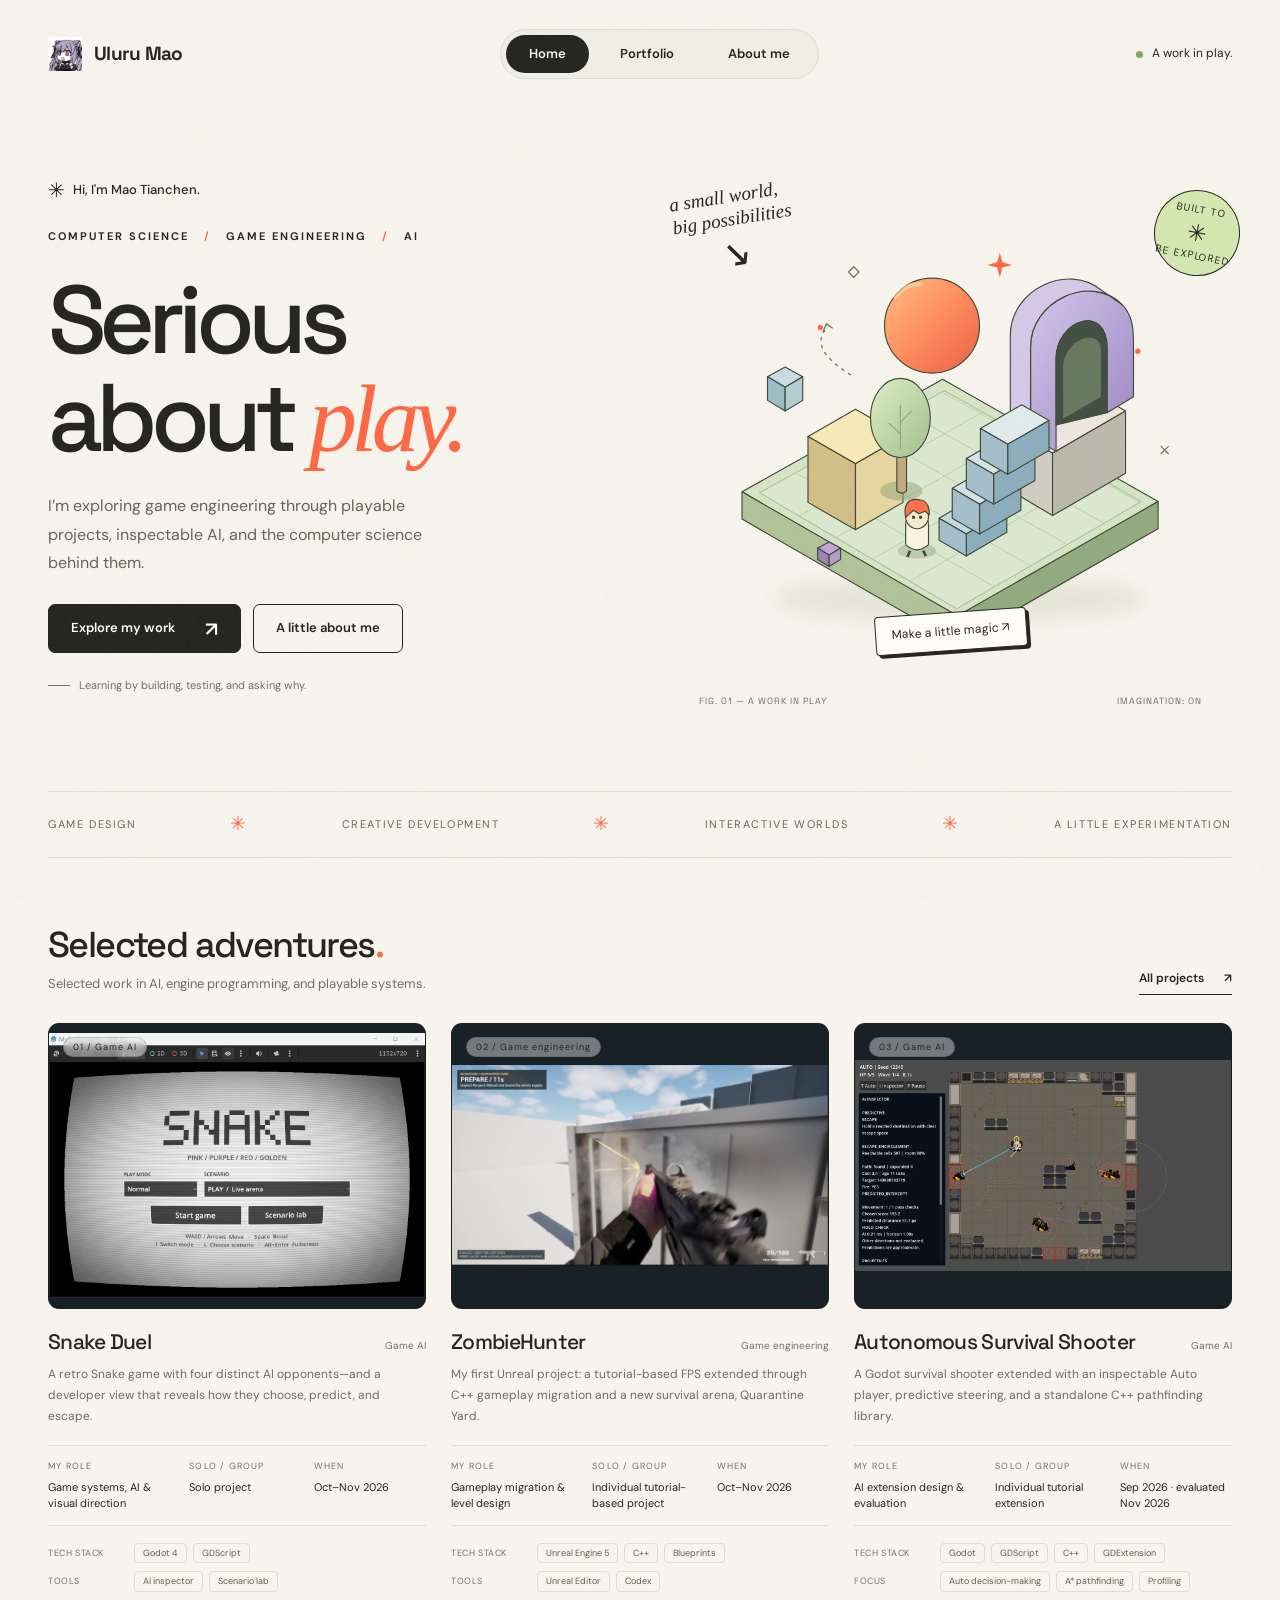
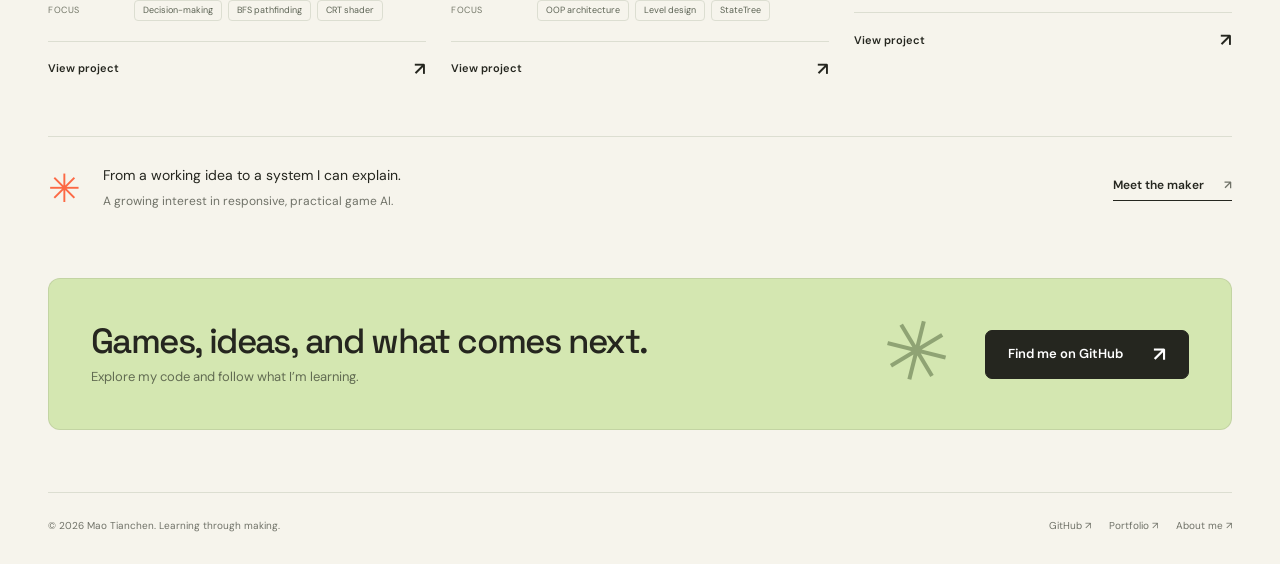
==== index.html @ 984412b6 "Publish portfolio website" ====
<!DOCTYPE html>
<html lang="en">
<head>
  <meta charset="UTF-8">
  <meta name="viewport" content="width=device-width, initial-scale=1">
  <meta name="theme-color" content="#f6f4ec">
  <meta name="description" content="Mao Tianchen’s game engineering portfolio: game AI, Unreal and Godot projects, C++ systems, and rule design.">
  <title>Home — Mao - Portfolio</title>
  <link rel="icon" href="assets/favicon.ico" type="image/x-icon" sizes="16x16 32x32 48x48">
  <link rel="stylesheet" href="assets/style.css">
  <link rel="stylesheet" href="assets/portfolio.css">
  <script src="assets/app.js" defer></script>
</head>
<body data-page="home">
<a class="skip" href="#main">Skip to content</a>
<div class="wrap">
  <header class="header">
    <a class="brand" href="index.html" aria-label="Uluru Mao, home"><img class="brand-mark" src="assets/favicon.ico" alt="" width="34" height="34"><span>Uluru Mao</span></a>
    <nav class="nav" aria-label="Main navigation"><a href="index.html" aria-current="page">Home</a><a href="portfolio.html">Portfolio</a><a href="about.html">About me</a></nav>
    <span class="header-note"><span class="status-dot"></span> A work in play.</span>
  </header>
  <main id="main">
<section class="hero" aria-labelledby="home-title">
  <div class="hero-copy">
    <div class="intro"><span class="wave" aria-hidden="true">✳</span> Hi, I'm Mao Tianchen.</div>
    <span class="eyebrow">Computer science <span class="dot">/</span> Game engineering <span class="dot">/</span> AI</span>
    <h1 id="home-title">Serious<br>about <em>play.</em></h1>
    <p class="hero-text">I’m exploring game engineering through playable projects, inspectable AI, and the computer science behind them.</p>
    <div class="hero-actions"><a class="button" href="portfolio.html">Explore my work <span class="arrow" aria-hidden="true">↗</span></a><a class="button secondary" href="about.html">A little about me</a></div>
    <p class="hero-footnote">Learning by building, testing, and asking why.</p>
  </div>
  <div class="hero-visual">
    <button class="world-button" data-play aria-label="Play with the illustrated world: send a burst of stars">
      <img src="assets/world.svg" width="640" height="580" alt="A miniature pastel game world with stairs, a portal, a tree, and a little explorer">
      <span class="world-caption" aria-hidden="true">a small world,<br>big possibilities</span>
      <span class="orbit-label" aria-hidden="true">BUILT TO<span>✳</span>BE EXPLORED</span>
      <span class="play-label" aria-hidden="true">Make a little magic ↗</span>
    </button>
    <div class="visual-caption"><span>FIG. 01 — A WORK IN PLAY</span><span>IMAGINATION: ON</span></div>
    <span class="visually-hidden" role="status" data-scene-status></span>
  </div>
</section>
<div class="ticker" aria-label="Creative interests"><span>Game design</span><b aria-hidden="true">✳</b><span>Creative development</span><b aria-hidden="true">✳</b><span>Interactive worlds</span><b aria-hidden="true">✳</b><span>A little experimentation</span></div>
<section class="section" aria-labelledby="selected-title">
  <div class="section-heading"><div><h2 id="selected-title">Selected adventures<span style="color:var(--orange)">.</span></h2><p>Selected work in AI, engine programming, and playable systems.</p></div><a class="text-link" href="portfolio.html">All projects <span aria-hidden="true">↗</span></a></div>
  <!-- projects:start --><div class="project-grid" data-project-grid><article class="project-card" data-category="Game AI">
      <div class="project-image"><img src="assets/projects/snake-cover.webp" alt="Snake Duel opening menu inside a curved CRT-style display" loading="lazy" width="720" height="540"><span class="project-index">01 / Game AI</span><span class="project-go" aria-hidden="true">↗</span></div>
      <div class="project-meta"><h3><a class="project-open" href="snake-duel.html" aria-label="View Snake Duel">Snake Duel</a></h3><span class="project-kind">Game AI</span></div>
      <p class="project-description">A retro Snake game with four distinct AI opponents—and a developer view that reveals how they choose, predict, and escape.</p>
      <dl class="card-facts"><div><dt>My role</dt><dd>Game systems, AI &amp; visual direction</dd></div><div><dt>Solo / group</dt><dd>Solo project</dd></div><div><dt>When</dt><dd>Oct–Nov 2026</dd></div></dl>
      <div class="card-tags"><div class="project-tag-group"><span class="tag-label">Tech stack</span><div class="tags"><span class="tag">Godot 4</span><span class="tag">GDScript</span></div></div><div class="project-tag-group"><span class="tag-label">Tools</span><div class="tags"><span class="tag">AI inspector</span><span class="tag">Scenario lab</span></div></div><div class="project-tag-group"><span class="tag-label">Focus</span><div class="tags"><span class="tag">Decision-making</span><span class="tag">BFS pathfinding</span><span class="tag">CRT shader</span></div></div></div>
      <span class="project-read" aria-hidden="true">View project <span>↗</span></span>
    </article><article class="project-card" data-category="Game engineering">
      <div class="project-image"><img src="assets/projects/zombiehunter-cover.webp" alt="Firing a weapon in the Quarantine Yard arena in Unreal Engine" loading="lazy" width="720" height="540"><span class="project-index">02 / Game engineering</span><span class="project-go" aria-hidden="true">↗</span></div>
      <div class="project-meta"><h3><a class="project-open" href="zombiehunter.html" aria-label="View ZombieHunter">ZombieHunter</a></h3><span class="project-kind">Game engineering</span></div>
      <p class="project-description">My first Unreal project: a tutorial-based FPS extended through C++ gameplay migration and a new survival arena, Quarantine Yard.</p>
      <dl class="card-facts"><div><dt>My role</dt><dd>Gameplay migration &amp; level design</dd></div><div><dt>Solo / group</dt><dd>Individual tutorial-based project</dd></div><div><dt>When</dt><dd>Oct–Nov 2026</dd></div></dl>
      <div class="card-tags"><div class="project-tag-group"><span class="tag-label">Tech stack</span><div class="tags"><span class="tag">Unreal Engine 5</span><span class="tag">C++</span><span class="tag">Blueprints</span></div></div><div class="project-tag-group"><span class="tag-label">Tools</span><div class="tags"><span class="tag">Unreal Editor</span><span class="tag">Codex</span></div></div><div class="project-tag-group"><span class="tag-label">Focus</span><div class="tags"><span class="tag">OOP architecture</span><span class="tag">Level design</span><span class="tag">StateTree</span></div></div></div>
      <span class="project-read" aria-hidden="true">View project <span>↗</span></span>
    </article><article class="project-card" data-category="Game AI">
      <div class="project-image"><img src="assets/projects/autonomous-shooter-cover.webp" alt="Godot survival arena with Auto-mode inspector, route overlays and spawn exclusion zones" loading="lazy" width="720" height="540"><span class="project-index">03 / Game AI</span><span class="project-go" aria-hidden="true">↗</span></div>
      <div class="project-meta"><h3><a class="project-open" href="autonomous-shooter.html" aria-label="View Autonomous Survival Shooter">Autonomous Survival Shooter</a></h3><span class="project-kind">Game AI</span></div>
      <p class="project-description">A Godot survival shooter extended with an inspectable Auto player, predictive steering, and a standalone C++ pathfinding library.</p>
      <dl class="card-facts"><div><dt>My role</dt><dd>AI extension design &amp; evaluation</dd></div><div><dt>Solo / group</dt><dd>Individual tutorial extension</dd></div><div><dt>When</dt><dd>Sep 2026 · evaluated Nov 2026</dd></div></dl>
      <div class="card-tags"><div class="project-tag-group"><span class="tag-label">Tech stack</span><div class="tags"><span class="tag">Godot</span><span class="tag">GDScript</span><span class="tag">C++</span><span class="tag">GDExtension</span></div></div><div class="project-tag-group"><span class="tag-label">Focus</span><div class="tags"><span class="tag">Auto decision-making</span><span class="tag">A* pathfinding</span><span class="tag">Profiling</span></div></div></div>
      <span class="project-read" aria-hidden="true">View project <span>↗</span></span>
    </article></div><!-- projects:end -->
  <div class="home-note"><span class="asterisk" aria-hidden="true">✳</span><div><p>From a working idea to a system I can explain.</p><span>A growing interest in responsive, practical game AI.</span></div><a class="text-link" href="about.html">Meet the maker <span aria-hidden="true">↗</span></a></div>
</section>
</main>
  <section class="contact" aria-labelledby="contact-heading">
    <div><h2 id="contact-heading">Games, ideas, and what comes next.</h2><p>Explore my code and follow what I’m learning.</p></div>
    <span class="contact-star" aria-hidden="true">✳</span>
    <a class="button" href="https://github.com/UluruMao" target="_blank" rel="noopener noreferrer">Find me on GitHub <span class="arrow" aria-hidden="true">↗</span></a>
  </section>
  <footer class="footer">
    <span>© <span data-current-year>2026</span> Mao Tianchen. Learning through making.</span>
    <span><a href="https://github.com/UluruMao" target="_blank" rel="noopener noreferrer">GitHub ↗</a><a href="portfolio.html">Portfolio ↗</a><a href="about.html">About me ↗</a></span>
  </footer>
</div>
<dialog id="media-dialog" class="media-dialog" aria-label="Enlarged project image"><button class="dialog-close" data-close aria-label="Close image">×</button><img src="assets/projects/snake-cover.webp" alt="" id="expanded-image"></dialog>
<div class="toast" id="toast" role="status"></div>
</body>
</html>
---- assets/style.css ----
@import url('https://fonts.googleapis.com/css2?family=DM+Sans:wght@400;450;500;550;600;650;700&family=Space+Grotesk:wght@400;500;600;700&display=swap');

:root{--paper:#f6f4ec;--ink:#25261f;--muted:#707268;--line:#dcded1;--orange:#fc6945;--green:#d4e7b1;--purple:#b6a5dd;--blue:#c0d8e2;--display:'Space Grotesk',sans-serif;--body:'DM Sans',sans-serif}
*{box-sizing:border-box}html{scroll-behavior:smooth;scroll-padding-top:90px}body{margin:0;background:var(--paper);color:var(--ink);font-family:var(--body);font-size:16px;line-height:1.6}body:before{content:"";position:fixed;inset:0;pointer-events:none;opacity:.13;z-index:20;background-image:url("data:image/svg+xml,%3Csvg viewBox='0 0 180 180' xmlns='http://www.w3.org/2000/svg'%3E%3Cfilter id='n'%3E%3CfeTurbulence type='fractalNoise' baseFrequency='.8' numOctaves='3' stitchTiles='stitch'/%3E%3C/filter%3E%3Cpath fill='%23000' opacity='.18' filter='url(%23n)' d='M0 0h180v180H0z'/%3E%3C/svg%3E")}button,a{-webkit-tap-highlight-color:transparent}a{color:inherit;text-decoration:none}button,input{font:inherit}button{color:inherit;cursor:pointer}button:disabled{cursor:default}img,svg{max-width:100%;display:block}button:focus-visible,a:focus-visible{outline:3px solid #9263cd;outline-offset:5px}::selection{background:#d4e7b1}.wrap{max-width:1280px;margin:auto;padding:0 48px}.skip{position:fixed;top:-80px;left:20px;background:var(--ink);color:#fff;padding:12px 20px;z-index:100}.skip:focus{top:12px}
.header{height:108px;display:flex;justify-content:space-between;align-items:center;gap:30px}.brand{display:flex;align-items:center;gap:12px;font-family:var(--display);font-size:19px;font-weight:700;letter-spacing:-.7px}.brand-mark{width:34px;height:34px;object-fit:contain;flex-shrink:0}.nav{display:flex;align-items:center;gap:8px;border:1px solid var(--line);border-radius:99px;padding:5px;background:#efeee5}.nav a{padding:9px 23px;font-size:13px;font-weight:600;border-radius:99px;transition:background .2s}.nav a:hover{background:#e3e4d9}.nav a[aria-current=page]{background:var(--ink);color:var(--paper)}.header-note{display:flex;align-items:center;gap:9px;font-size:12px}.status-dot{width:7px;height:7px;background:#89a464;border-radius:50%;display:inline-block}.eyebrow{font-size:11px;font-weight:650;text-transform:uppercase;letter-spacing:2px}.eyebrow .dot{margin:0 10px;color:var(--orange)}.hero{display:grid;grid-template-columns:1.05fr 1fr;align-items:center;gap:30px;padding-top:42px;padding-bottom:72px}.hero h1{font-family:var(--display);font-size:clamp(68px,7.5vw,108px);font-weight:500;line-height:1.02;letter-spacing:-7px;margin:24px 0}.hero h1 em{font-family:Georgia,serif;font-weight:400;color:var(--orange);letter-spacing:-6px}.hero-text{max-width:385px;color:#62675c;font-size:16px;line-height:1.8;margin:0 0 26px}.intro{font-size:13px;font-weight:500;display:flex;gap:8px;align-items:center;margin-bottom:16px}.wave{font-size:20px}.button{display:inline-flex;align-items:center;justify-content:center;gap:30px;background:var(--ink);color:#fff;border:1px solid var(--ink);border-radius:7px;padding:13px 22px;font-size:13px;font-weight:600;transition:transform .2s,background .2s}.button:hover{background:#414637;transform:translateY(-2px)}.button.secondary{background:transparent;color:var(--ink)}.button.secondary:hover{background:#eaece0}.hero-actions{display:flex;gap:12px;align-items:center}.arrow{font-size:20px;line-height:1}.hero-footnote{margin:24px 0 0;display:flex;align-items:center;gap:9px;font-size:11px;color:var(--muted)}.hero-footnote:before{content:"";width:22px;height:1px;background:var(--muted)}
.hero-visual{position:relative;padding:20px 0 5px}.world-button{position:relative;background:none;border:0;width:100%;padding:0;isolation:isolate}.world-button img{width:100%;transition:filter .5s,transform .5s}.world-button:hover img{transform:translateY(-6px) rotate(-1deg)}.world-button:active img{transform:scale(.98)}.world-caption{position:absolute;top:15px;left:5px;transform:rotate(-9deg);font-family:Georgia,serif;font-style:italic;font-size:19px;line-height:1.2;text-align:left}.world-caption:after{content:'↘';display:block;font-size:38px;margin-left:40px}.orbit-label{position:absolute;right:-8px;top:20px;transform:rotate(11deg);width:86px;height:86px;border:1px solid var(--ink);border-radius:50%;display:grid;place-content:center;text-align:center;font-size:10px;line-height:1.4;letter-spacing:1px;background:var(--green)}.orbit-label span{font-size:23px}.play-label{position:absolute;bottom:29px;left:50%;transform:translateX(-50%) rotate(-4deg);background:#fffdf7;padding:9px 16px;border:1px solid var(--ink);box-shadow:3px 3px 0 var(--ink);border-radius:4px;font-size:12px;white-space:nowrap}.visual-caption{display:flex;justify-content:space-between;padding:6px 30px;font-family:var(--display);font-size:9px;letter-spacing:1px;color:var(--muted)}.spark{position:absolute;z-index:6;font-size:32px;pointer-events:none;animation:spark-out 1.2s ease-out forwards;line-height:1}.world-button.is-playing img{filter:hue-rotate(24deg);animation:world-bounce .7s ease}.world-button.is-playing .play-label{background:var(--orange)}@keyframes spark-out{from{opacity:1;transform:translate(-50%,-50%) scale(.5)}to{opacity:0;transform:translate(var(--x),var(--y)) rotate(var(--r)) scale(1.3)}}@keyframes world-bounce{0%,100%{transform:translateY(0)}40%{transform:translateY(-17px) rotate(3deg)}}
.ticker{border-top:1px solid var(--line);border-bottom:1px solid var(--line);padding:17px 0;display:flex;align-items:center;justify-content:space-between;gap:20px;font-size:11px;letter-spacing:1.6px;text-transform:uppercase;color:#676b5d}.ticker b{color:var(--orange);font-size:19px;font-weight:400}.section{padding:66px 0}.section-heading{display:flex;justify-content:space-between;align-items:flex-end;gap:25px;margin-bottom:28px}.section-heading h2{font-family:var(--display);font-size:36px;line-height:1.2;font-weight:500;letter-spacing:-1.6px;margin:0 0 7px}.section-heading p{font-size:13px;color:var(--muted);margin:0}.text-link{display:inline-flex;gap:20px;align-items:center;font-size:12px;font-weight:600;padding-bottom:5px;border-bottom:1px solid var(--ink);white-space:nowrap}.text-link:hover{color:#bc4a2f}.project-grid{display:grid;grid-template-columns:repeat(3,minmax(0,1fr));gap:25px}.project-card{min-width:0}.project-open{background:none;border:0;padding:0;text-align:left;width:100%}.project-image{position:relative;overflow:hidden;border-radius:11px;aspect-ratio:1.32;background:#e6e8dd;border:1px solid #00000006}.project-image img{width:100%;height:100%;object-fit:cover;transition:transform .45s}.project-open:hover .project-image img{transform:scale(1.045)}.project-index{position:absolute;top:13px;left:14px;border:1px solid #25261f33;background:#ffffff66;backdrop-filter:blur(4px);border-radius:99px;padding:2px 9px;font-size:9px;letter-spacing:1px}.project-go{position:absolute;bottom:14px;right:14px;width:33px;height:33px;background:#fffdf2;border-radius:50%;display:grid;place-items:center;opacity:0;transform:translateY(7px);transition:.25s}.project-open:hover .project-go,.project-open:focus-visible .project-go{opacity:1;transform:none}.project-meta{display:flex;gap:10px;justify-content:space-between;align-items:center;margin:16px 0 6px}.project-meta h3{font-family:var(--display);font-size:21px;letter-spacing:-.7px;font-weight:500;margin:0}.project-year{font-size:10px;color:var(--muted)}.project-description{font-size:12px;color:#6a6e62;margin:0 0 12px}.tags{display:flex;flex-wrap:wrap;gap:6px}.tag{border:1px solid var(--line);border-radius:4px;padding:3px 8px;font-size:9px;line-height:1.4;color:#5c6354}.home-note{margin:53px 0 0;padding:27px 0 0;border-top:1px solid var(--line);display:grid;grid-template-columns:40px 1fr auto;align-items:center;gap:15px}.home-note .asterisk{font-size:39px;color:var(--orange);line-height:1}.home-note p{font-size:14px;margin:0}.home-note span{font-size:12px;color:var(--muted)}.contact{background:var(--green);border:1px solid #25261f18;border-radius:12px;padding:41px 42px;display:flex;justify-content:space-between;align-items:center;gap:24px;position:relative;overflow:hidden}.contact h2{font-family:var(--display);font-size:35px;font-weight:500;letter-spacing:-1.6px;margin:0 0 5px;line-height:1.2}.contact p{font-size:13px;margin:0;color:#626c52}.contact .contact-star{font-size:82px;line-height:1;transform:rotate(14deg);position:absolute;right:280px;top:32px;color:#8fa374;pointer-events:none}.footer{margin-top:62px;padding:25px 0 30px;border-top:1px solid var(--line);display:flex;justify-content:space-between;align-items:center;gap:16px;font-size:10px;color:var(--muted)}.footer span:last-child{display:flex;gap:18px}.footer a:hover{color:var(--ink)}.prototype-label{border:1px solid var(--line);padding:3px 7px;border-radius:3px;font-size:9px;letter-spacing:.3px}
.page-intro{padding:65px 0 39px;position:relative}.page-intro h1{font-family:var(--display);font-size:clamp(55px,6vw,80px);line-height:1.08;font-weight:500;letter-spacing:-5px;margin:18px 0}.page-intro h1 em{font-family:Georgia,serif;font-weight:400;color:var(--orange)}.page-intro p{max-width:520px;font-size:15px;color:var(--muted);margin:0;line-height:1.8}.page-doodle{position:absolute;right:37px;top:68px;width:102px;transform:rotate(12deg)}.filter-row{display:flex;justify-content:space-between;align-items:center;gap:20px;border-top:1px solid var(--line);padding:25px 0 31px}.filters{display:flex;gap:9px;flex-wrap:wrap}.filter{border:1px solid var(--line);background:transparent;border-radius:99px;padding:8px 16px;font-size:12px;transition:.2s}.filter:hover{background:#e8eadd}.filter[aria-pressed=true]{background:var(--ink);color:white;border-color:var(--ink)}.filter-count{font-size:11px;color:var(--muted);white-space:nowrap}.portfolio-grid{grid-template-columns:repeat(2,minmax(0,1fr));gap:40px 30px}.portfolio-grid .project-image{aspect-ratio:1.55}.portfolio-grid .project-meta h3{font-size:25px}.portfolio-grid .project-description{font-size:13px}.portfolio-grid .tag{font-size:10px}.portfolio-bottom{padding-bottom:65px}.empty{padding:45px 0;color:var(--muted)}
.about-top{display:grid;grid-template-columns:.92fr 1.2fr;gap:90px;align-items:center;padding:35px 0 70px}.profile-art{position:relative;max-width:410px;padding:15px 14px 0}.profile-art:before{content:"";position:absolute;inset:3px 5px 42px;background:var(--purple);border:1px solid var(--ink);border-radius:7px;transform:rotate(-5deg)}.profile-sheet{position:relative;background:#e7e9df;border:1px solid var(--ink);border-radius:7px;padding:15px;transform:rotate(3deg)}.profile-sheet img{display:block;width:100%;height:auto;background:#d9e2ce;border:1px solid #25261f22;aspect-ratio:1.05;object-fit:cover;object-position:47% 50%}.profile-caption{display:flex;justify-content:space-between;align-items:center;padding:18px 3px 6px;font-size:12px;font-family:var(--display)}.profile-caption span:last-child{font-size:20px}.profile-sticker{position:absolute;right:-15px;top:30px;border:1px solid var(--ink);background:var(--orange);padding:10px 13px;border-radius:4px;transform:rotate(12deg);font-size:10px;line-height:1.4;text-align:center;font-weight:600}.tape{position:absolute;left:36%;top:2px;background:#eadfb7aa;width:100px;height:31px;transform:rotate(-6deg);z-index:3;border-left:1px dashed #aab09966;border-right:1px dashed #aab09966}.about-copy h2{font-family:var(--display);font-size:39px;line-height:1.2;font-weight:500;letter-spacing:-1.8px;margin:15px 0 20px}.about-copy p{font-size:14px;line-height:1.9;color:#686c61;margin:0 0 17px}.about-copy .about-name{color:var(--ink);font-weight:600}.personal-facts{display:grid;grid-template-columns:1fr 1fr;gap:15px;margin-top:24px;padding-top:20px;border-top:1px solid var(--line)}.personal-facts small{display:block;text-transform:uppercase;letter-spacing:1px;font-size:9px;color:var(--muted);margin-bottom:4px}.personal-facts span{font-size:12px}.about-columns{display:grid;grid-template-columns:1.2fr 1fr;gap:90px;border-top:1px solid var(--line);padding:55px 0 70px}.about-columns h2{font-family:var(--display);font-size:28px;letter-spacing:-1px;font-weight:500;margin:0 0 25px}.process-item{display:grid;grid-template-columns:30px 1fr;gap:14px;border-top:1px solid var(--line);padding:19px 0}.process-item:first-of-type{border:0;padding-top:0}.process-number{font-family:var(--display);font-size:12px;color:var(--orange);padding-top:4px}.process-item h3{font-weight:500;font-size:15px;margin:0 0 5px}.process-item p{font-size:12px;color:var(--muted);margin:0;max-width:330px}.tool-group{margin:0 0 22px}.tool-group h3{font-size:10px;letter-spacing:1px;text-transform:uppercase;font-weight:500;color:var(--muted);margin:0 0 10px}.tool-group .tag{font-size:11px;padding:7px 11px}.margin-note{font-family:Georgia,serif;font-style:italic;font-size:17px;transform:rotate(-3deg);margin:30px 0 0;color:#7b8869}
dialog{border:1px solid var(--ink);border-radius:14px;padding:0;max-width:820px;width:calc(100% - 40px);max-height:90vh;background:var(--paper);color:var(--ink);box-shadow:0 25px 100px #1113}dialog::backdrop{background:#20251c88;backdrop-filter:blur(5px)}.dialog-top{position:relative;background:#e6e8dd}.dialog-top img{width:100%;max-height:290px;object-fit:cover}.dialog-close{position:absolute;right:15px;top:15px;border:1px solid var(--ink);border-radius:50%;width:36px;height:36px;background:var(--paper);font-size:25px;line-height:1}.dialog-body{padding:31px 36px}.dialog-body h2{font-family:var(--display);font-size:38px;line-height:1.2;letter-spacing:-1.5px;font-weight:500;margin:12px 0}.dialog-body>p{font-size:14px;color:var(--muted)}.dialog-facts{display:flex;flex-wrap:wrap;gap:25px;border-top:1px solid var(--line);border-bottom:1px solid var(--line);padding:16px 0;margin:22px 0}.dialog-facts span{font-size:12px}.dialog-facts small{display:block;letter-spacing:1px;font-size:9px;color:var(--muted);text-transform:uppercase}.case-grid{display:grid;grid-template-columns:1fr 1fr;gap:24px}.case-grid h3{font-size:14px;font-weight:600;margin:0 0 7px}.case-grid p{font-size:12px;line-height:1.8;color:var(--muted);margin:0}.sample-note{font-size:10px!important;border-top:1px solid var(--line);padding-top:16px;margin-top:22px}.contact-dialog{max-width:500px}.contact-dialog .dialog-body{padding:45px 36px}.contact-dialog .dialog-close{top:13px;right:13px}.contact-email{font-family:var(--display);font-size:clamp(17px,4vw,25px);display:block;margin:24px 0}.toast{position:fixed;bottom:24px;left:50%;transform:translate(-50%,20px);background:var(--ink);color:#fff;padding:12px 22px;border-radius:6px;font-size:12px;z-index:80;opacity:0;pointer-events:none;transition:.2s;max-width:90vw;text-align:center}.toast.visible{opacity:1;transform:translate(-50%,0)}.visually-hidden{position:absolute;width:1px;height:1px;margin:-1px;padding:0;overflow:hidden;clip:rect(0,0,0,0);white-space:nowrap;border:0}[hidden]{display:none!important}
@media(min-width:1500px){.hero h1{font-size:116px}.hero{padding-top:55px;padding-bottom:85px}.wrap{max-width:1360px}}
@media(max-width:1050px){.wrap{padding:0 30px}.header-note{display:none}.hero h1{font-size:84px;letter-spacing:-5px}.hero{gap:15px}.world-caption{font-size:16px}.orbit-label{width:66px;height:66px;font-size:8px;right:-5px}.project-grid{gap:18px}.project-meta h3{font-size:18px}.about-top,.about-columns{gap:45px}.contact .contact-star{display:none}}
@media(max-width:760px){.wrap{padding:0 23px}.header{height:92px;gap:14px;flex-wrap:wrap;align-content:center}.brand{font-size:16px;gap:8px}.brand-mark{width:28px;height:28px}.nav{gap:0;padding:4px}.nav a{padding:8px 12px;font-size:11px}.hero{grid-template-columns:1fr;padding-top:31px;padding-bottom:38px;gap:16px}.hero h1{font-size:clamp(72px,13vw,100px);letter-spacing:-5.5px;margin:20px 0}.hero-text{font-size:15px;max-width:430px}.hero-visual{max-width:470px;width:100%;margin:0 auto;padding-top:7px}.world-button img{max-height:410px}.world-caption{left:8px;top:10px}.orbit-label{right:10px;top:15px}.hero-footnote{margin-top:20px}.visual-caption{padding:0 20px}.ticker{justify-content:center;gap:18px;font-size:9px;letter-spacing:1px}.ticker span:last-child,.ticker b:last-of-type{display:none}.section{padding:43px 0}.section-heading h2{font-size:30px}.section-heading p{font-size:12px;max-width:220px}.section-heading .text-link{font-size:11px;gap:9px}.project-grid{grid-template-columns:1fr;gap:30px}.project-image{aspect-ratio:1.45}.project-meta h3{font-size:23px}.project-description{font-size:13px}.project-go{opacity:1;transform:none}.tag{font-size:10px}.home-note{grid-template-columns:30px 1fr;gap:10px;margin-top:35px}.home-note>a{grid-column:2;width:fit-content;margin-top:10px}.home-note p{font-size:13px}.contact{padding:29px 26px;align-items:flex-start;flex-direction:column;gap:20px}.contact h2{font-size:30px}.contact p{font-size:12px;max-width:270px}.contact .button{padding:11px 17px}.footer{margin-top:43px;align-items:flex-start;flex-direction:column;gap:11px;padding-bottom:24px}.footer span:last-child{flex-wrap:wrap;gap:14px}.page-intro{padding:39px 0 30px}.page-intro h1{font-size:62px;letter-spacing:-4px}.page-intro p{font-size:14px;max-width:350px}.page-doodle{width:60px;top:40px;right:0}.filter-row{align-items:flex-start;flex-direction:column;gap:12px;padding:20px 0 27px}.filters{gap:7px}.filter{font-size:11px;padding:7px 12px}.portfolio-grid{grid-template-columns:1fr;gap:35px}.portfolio-grid .project-image{aspect-ratio:1.4}.portfolio-bottom{padding-bottom:45px}.about-top{grid-template-columns:1fr;gap:39px;padding:10px 0 42px}.profile-art{max-width:350px;width:90%;margin:auto}.about-copy h2{font-size:34px}.about-columns{grid-template-columns:1fr;gap:34px;padding:35px 0 45px}.about-columns h2{font-size:26px}.dialog-body{padding:25px}.dialog-body h2{font-size:31px}.case-grid{grid-template-columns:1fr;gap:20px}.dialog-top img{max-height:220px}.dialog-facts{gap:20px}.button{gap:19px}.header{justify-content:space-between}}
@media(max-width:390px){.wrap{padding:0 18px}.brand{font-size:14px}.brand-mark{width:24px;height:24px}.nav a{padding:7px 9px}.hero h1{font-size:70px}.hero-actions{gap:8px}.button{font-size:12px;padding:12px 15px;gap:13px}.ticker{gap:12px;font-size:8px}.page-intro h1{font-size:55px}}
img{height:auto}.footer>span:last-child{display:flex;gap:18px}.footer span[data-current-year]{display:inline}.project-card{position:relative}.project-open{font:inherit;letter-spacing:inherit;line-height:inherit}.project-open:after{content:"";position:absolute;inset:0;z-index:1;border-radius:11px}.project-card:hover .project-image img{transform:scale(1.045)}.project-card:hover .project-go,.project-card:focus-within .project-go{opacity:1;transform:none}
@media(min-width:761px) and (max-width:1000px){.hero{grid-template-columns:1fr;padding-top:35px;padding-bottom:40px;gap:5px}.hero h1{font-size:96px;letter-spacing:-6px}.hero-copy{max-width:620px}.hero-text{max-width:430px}.hero-visual{max-width:510px;width:100%;margin:0 auto}.world-button img{height:auto}.hero-footnote{margin-top:20px}.ticker{font-size:9px;letter-spacing:1px;gap:14px}}
@media(max-width:760px){.footer>span:last-child{flex-wrap:wrap;gap:14px}.page-doodle{display:none}}
@media(max-width:350px){.hero h1{font-size:62px;letter-spacing:-4.5px}.hero h1 em{letter-spacing:-4px}.eyebrow{letter-spacing:1.5px}.hero-actions{flex-wrap:wrap}}
@media(prefers-reduced-motion:reduce){html{scroll-behavior:auto}*,*:before,*:after{animation:none!important;transition:none!important}.spark{display:none}}

/* Keep the supplied brand name on one line as the header wraps on mobile. */
.brand{white-space:nowrap;flex-shrink:0}
---- assets/portfolio.css ----
/* Project collection and concise case studies. */
.authorship-note{font-size:11px;color:var(--muted);line-height:1.8;max-width:760px;margin:20px 0 0;padding-left:13px;border-left:2px solid #b6c6a2}
.measured-result{background:#e4ead7;border:1px solid #d0dac0;border-radius:9px;padding:23px 27px;margin-top:28px}
.measured-result strong{font-family:var(--display);font-size:43px;font-weight:500;letter-spacing:-2px;line-height:1.2;display:block}
.measured-result>span{display:block;font-size:12px;margin:8px 0 10px;font-weight:500}
.measured-result p{font-size:11px!important;line-height:1.75!important;max-width:570px;margin:0!important}
.credit-disclosure{border-top:1px solid var(--line);border-bottom:1px solid var(--line);padding:17px 0;margin-top:36px;scroll-margin-top:30px}
.credit-disclosure summary{font-size:12px;cursor:pointer;font-weight:500}
.credit-disclosure .case-list{font-size:11px;line-height:1.8;margin-top:18px}
.credit-disclosure p{font-size:11px;line-height:1.8;color:var(--muted)}
.about-github{margin:5px 0 0}
.about-attribution{font-size:12px;line-height:1.85;color:var(--muted);border-top:1px solid var(--line);padding-top:22px;margin-top:25px}
.case-intro h1{overflow-wrap:anywhere}
.project-image{background:#182126}
.project-image img{object-fit:contain}
.case-cover .media-open{aspect-ratio:auto;background:#182126}
.case-cover .media-open img{height:auto;object-fit:contain}
@media(max-width:760px){.measured-result{padding:20px}.measured-result strong{font-size:35px}.authorship-note{font-size:10px}.case-cover .media-open{aspect-ratio:auto}}
.project-kind{font-size:10px;color:var(--muted);white-space:nowrap}
.project-meta{align-items:baseline;gap:12px}
.project-description{line-height:1.75;max-width:95%;margin:0 0 18px}
.portfolio-grid .project-description{min-height:46px}
.card-facts{display:grid;grid-template-columns:1.15fr 1fr 1fr;gap:12px;margin:0 0 17px;padding:13px 0;border-top:1px solid var(--line);border-bottom:1px solid var(--line)}
.card-facts dt,.case-facts dt{font-size:9px;text-transform:uppercase;letter-spacing:1.2px;color:var(--muted);margin:0 0 5px}
.card-facts dd{font-size:11px;line-height:1.5;margin:0}
.unfilled{color:#828479;font-weight:400}
.card-tags{display:grid;gap:8px}
.project-tag-group{display:flex;gap:12px;align-items:flex-start}
.tag-label{font-size:9px;text-transform:uppercase;letter-spacing:.6px;color:#727667;flex:0 0 74px;padding-top:3px}
.tag-empty{border-style:dashed;color:#828479;background:transparent}
.project-read{display:flex;justify-content:space-between;align-items:center;font-size:11px;font-weight:600;margin-top:20px;padding-top:13px;border-top:1px solid var(--line)}
.project-read>span{font-size:18px}
.project-card:hover .project-read{color:#b8492d}
.collection-note{display:flex;gap:15px;align-items:center;border:1px solid var(--line);border-radius:7px;padding:17px 21px;margin:0 0 32px;background:#eceee2}
.collection-note>span:first-child{font-size:29px;line-height:1;color:var(--orange)}
.collection-note p{margin:0;font-size:12px;line-height:1.7;color:#74796b;flex:1}
.collection-note strong{font-weight:500;color:var(--ink);display:block}
.collection-note .prototype-label{font-size:8px;border-color:#c9cfba;white-space:nowrap}
.portfolio-grid{row-gap:53px}
.page-intro h1{max-width:1000px}
.page-intro .page-doodle{right:0;top:100px;width:80px}
.nav a[aria-current=location]{background:var(--ink);color:var(--paper)}
.case-breadcrumb{display:flex;justify-content:space-between;gap:25px;border-top:1px solid var(--line);padding:24px 0 0;font-size:11px;color:var(--muted)}
.case-breadcrumb a{color:var(--ink);font-weight:500}
.case-breadcrumb a:hover{color:#b8492d}
.case-intro{padding:48px 0 30px}
.case-title-row{display:flex;justify-content:space-between;align-items:center;gap:20px}
.case-placeholder{font-size:10px;background:#e6ebdb;padding:5px 11px;border-radius:99px;white-space:nowrap}
.case-intro h1{font-family:var(--display);font-size:clamp(54px,6.3vw,88px);font-weight:500;line-height:1.1;letter-spacing:-4px;margin:19px 0 21px}
.case-intro h1>span{color:var(--orange)}
.case-summary{max-width:730px;font-size:17px;line-height:1.8;color:#666e5d;margin:0}
.case-links{display:flex;flex-wrap:wrap;gap:10px;margin-top:25px}
.case-facts{display:grid;grid-template-columns:repeat(3,minmax(0,1fr));gap:24px;margin:0;padding:23px 0;border-top:1px solid var(--line);border-bottom:1px solid var(--line)}
.case-facts:empty{display:none}
.case-facts dt{font-size:10px;margin-bottom:7px}
.case-facts dd{font-size:15px;line-height:1.6;margin:0}
.case-tags{display:grid;grid-template-columns:repeat(3,minmax(0,1fr));gap:24px;padding:23px 0 28px}
.case-tags:empty{display:none}
.case-tags .project-tag-group{display:block}
.case-tags .tag-label{display:block;font-size:9px;letter-spacing:1.1px;padding:0;margin-bottom:10px}
.case-tags .tag{font-size:10px;padding:5px 9px}
.case-cover{margin:14px 0 0}
.media-open{position:relative;display:block;width:100%;padding:0;border:0;border-radius:10px;background:#e3e8db;overflow:hidden}
.case-cover .media-open{aspect-ratio:1.98}
.media-open img{width:100%;height:100%;object-fit:cover;transition:transform .4s}
.media-open:hover img{transform:scale(1.02)}
.case-cover .media-open img{object-position:center 48%}
.media-expand{position:absolute;right:18px;bottom:17px;background:var(--paper);border:1px solid #25261f44;padding:7px 13px;border-radius:99px;font-size:10px;box-shadow:0 2px 7px #0001}
figcaption{margin-top:11px;color:var(--muted);font-size:11px;line-height:1.7}
.case-layout{display:grid;grid-template-columns:215px minmax(0,1fr);gap:70px;margin:55px 0 62px;align-items:start}
.case-sidebar{position:sticky;top:30px;padding-top:7px}
.case-sidebar>.eyebrow{font-size:9px;color:var(--muted);display:block;margin-bottom:16px}
.case-sidebar>a{display:flex;align-items:baseline;gap:10px;font-size:10px;color:var(--muted);padding:11px 0;border-top:1px solid var(--line)}
.case-sidebar>a>span:first-child{flex:1;font-size:11px;color:var(--ink)}
.case-sidebar>a:hover>span{color:#b8492d}
.case-sidebar p{font-size:11px;color:var(--muted)}
.case-sidebar .case-back{margin-top:20px;font-size:11px;color:var(--ink)}
.case-section{margin:0 0 47px;scroll-margin-top:30px}
.case-section:last-child{margin-bottom:0}
.case-section h2,.case-unwritten h2{font-family:var(--display);font-size:32px;letter-spacing:-1.2px;line-height:1.3;font-weight:500;margin:0 0 21px}
.case-section p{font-size:14px;color:#626a5b;line-height:1.95;margin:0 0 16px;overflow-wrap:anywhere}
.case-section h3{font-size:14px;font-weight:600;margin:0 0 10px}
.case-section-kicker{display:block;color:var(--orange);font-size:9px;letter-spacing:1.5px;text-transform:uppercase;margin-bottom:12px}
.case-list{padding-left:20px;font-size:14px;line-height:1.95;color:#626a5b}
.case-list li{padding-left:5px;margin-bottom:10px}
.challenge-story{border-left:2px solid #c3d4ae;padding-left:26px}
.challenge-step{margin:0 0 25px}
.challenge-step:last-child{margin-bottom:0}
.case-media{display:grid;gap:25px}
.case-media figure{margin:0}
.design-media{margin-top:24px}
.case-media video{width:100%;border-radius:10px;display:block;background:var(--ink)}
.case-media .media-expand{font-size:18px;line-height:1;width:34px;height:34px;display:grid;place-items:center;padding:0}
.case-unwritten{border:1px dashed #cad0bc;border-radius:10px;padding:38px;background:#edeFE5}
.case-unwritten>span{display:block;font-size:38px;color:#93a57f;line-height:1;margin-bottom:20px}
.case-unwritten h2{font-size:27px;margin-bottom:13px}
.case-unwritten p{max-width:560px;font-size:13px;color:var(--muted);line-height:1.9;margin:0}
.next-project{display:flex;align-items:center;gap:30px;padding:25px 0;margin:0 0 60px;border-top:1px solid var(--line);border-bottom:1px solid var(--line)}
.next-project>span:first-child{flex:1}
.next-project small{display:block;text-transform:uppercase;font-size:9px;letter-spacing:1.3px;color:var(--muted);margin-bottom:8px}
.next-project strong{display:block;font-family:var(--display);font-size:27px;letter-spacing:-1px;font-weight:500;line-height:1.4}
.next-project>span>span{font-size:11px;color:var(--muted)}
.next-project img{width:104px;height:78px;border-radius:5px;object-fit:cover}
.next-arrow{font-size:32px;transition:transform .2s}
.next-project:hover .next-arrow{transform:translate(3px,-3px)}
.media-dialog{max-width:1100px;background:#e6eadd;padding:45px 20px 20px;overflow:auto}
.media-dialog>img{display:block;width:auto;height:auto;max-height:75vh;max-width:100%;margin:auto;border-radius:5px;object-fit:contain}
.media-dialog .dialog-close{right:12px;top:9px;width:29px;height:29px;font-size:21px}
@media(max-width:1050px){.page-intro .page-doodle{display:none}.project-kind{font-size:9px}.case-layout{grid-template-columns:170px minmax(0,1fr);gap:35px}.case-intro{padding-top:37px}.card-facts{gap:7px}}
@media(min-width:761px) and (max-width:1000px){[data-page=home] .project-grid{grid-template-columns:1fr 1fr}[data-page=home] .project-card:last-child{display:none}}
@media(max-width:760px){.project-description{font-size:13px;margin-bottom:16px}.portfolio-grid .project-description{min-height:0}.project-kind{font-size:10px}.card-facts dd{font-size:12px}.card-facts{gap:13px;padding:16px 0}.card-tags{gap:10px}.tag-label{font-size:9px;flex-basis:80px}.project-read{font-size:12px;margin-top:19px;padding-top:12px}.project-meta{margin-top:18px}.collection-note{padding:16px;gap:12px;margin-bottom:25px;align-items:flex-start}.collection-note .prototype-label{display:none}.collection-note p{font-size:11px}.collection-note>span:first-child{font-size:24px}.portfolio-grid{row-gap:42px}.case-breadcrumb{font-size:10px;padding-top:18px;gap:15px}.case-breadcrumb>span{max-width:48%;text-align:right}.case-title-row{align-items:flex-start}.case-title-row .eyebrow{font-size:9px;letter-spacing:1.5px;line-height:1.8}.case-placeholder{font-size:9px;padding:4px 9px}.case-intro{padding:33px 0 25px}.case-intro h1{font-size:61px;letter-spacing:-3.5px;margin-top:20px}.case-summary{font-size:14px;line-height:1.85}.case-facts{grid-template-columns:repeat(2,minmax(0,1fr));gap:23px 15px;padding:21px 0}.case-facts dt{font-size:9px}.case-facts dd{font-size:13px}.case-tags{grid-template-columns:1fr;gap:13px;padding:20px 0}.case-tags .project-tag-group{display:flex;gap:15px}.case-tags .tag-label{flex-basis:99px;font-size:8px;margin:0;padding-top:5px}.case-tags .tag{font-size:9px;padding:4px 8px}.case-cover{margin-top:8px}.case-cover .media-open{aspect-ratio:1.4}.media-expand{right:12px;bottom:12px;font-size:9px;padding:6px 10px}.case-cover figcaption{font-size:10px}.case-layout{grid-template-columns:1fr;gap:25px;margin:30px 0 35px}.case-sidebar{position:static;padding:0;display:flex;flex-wrap:wrap;gap:0 14px}.case-sidebar>.eyebrow{width:100%;margin:0 0 9px}.case-sidebar>a{gap:6px;font-size:9px;border-top:0;padding:5px 0}.case-sidebar>a>span:first-child{font-size:10px}.case-sidebar>a>span:last-child{display:none}.case-sidebar .case-back{margin:0}.case-sidebar p{display:none}.case-section{margin-bottom:35px}.case-section h2{font-size:27px;letter-spacing:-1px}.case-section p,.case-list{font-size:13px}.case-unwritten{padding:26px}.case-unwritten h2{font-size:25px}.case-unwritten p{font-size:12px}.next-project{gap:20px;padding:20px 0;margin-bottom:38px}.next-project img{width:73px;height:60px}.next-project strong{font-size:24px}.next-arrow{font-size:27px}.media-dialog{width:calc(100% - 24px);padding:42px 10px 10px}}
@media(max-width:350px){.case-intro h1{font-size:52px}.project-kind{font-size:9px}.case-placeholder{font-size:8px}.case-title-row{gap:10px}.case-title-row .eyebrow{letter-spacing:1px}}

/* Preserve the full project captures, including their HUD and inspector. */
[data-page="project"] .case-cover .media-open{aspect-ratio:auto}
[data-page="project"] .case-cover .media-open img{height:auto;object-fit:contain}

@media(min-width:761px){[data-page="project"] .case-cover .media-open{height:520px}[data-page="project"] .case-cover .media-open img{height:100%;max-height:520px;object-fit:contain}}

/* Programming notes: a quick system map, then evidence at the reader's pace. */
.case-content{min-width:0}
.programming-section{min-width:0}
.programming-flow{display:grid;grid-template-columns:repeat(auto-fit,minmax(115px,1fr));gap:9px;list-style:none;counter-reset:program-step;padding:0;margin:26px 0 33px}
.programming-flow li{counter-increment:program-step;padding:16px 13px;background:#e8ecdf;border:1px solid #d6ddca;border-radius:8px;min-width:0}
.programming-flow li::before{content:counter(program-step,decimal-leading-zero);display:block;color:#a4442b;font-size:10px;letter-spacing:1px;margin-bottom:14px}
.programming-flow strong{display:block;font-size:12px;line-height:1.45;margin-bottom:7px}
.programming-flow span{display:block;font-size:11px;line-height:1.7;color:#626a5b}
.programming-topic{padding-top:25px;border-top:1px solid var(--line);margin-top:28px}
.programming-topic h3{font-size:17px;line-height:1.5;margin-bottom:13px}
.programming-topic p:last-child{margin-bottom:0}
.programming-cards{display:grid;grid-template-columns:repeat(2,minmax(0,1fr));gap:12px;margin-top:18px}
.programming-cards article{padding:21px;background:#eeede3;border:1px solid var(--line);border-radius:8px;min-width:0}
.programming-cards h4{font-size:12px;color:#a4442b;margin:0 0 10px}
.programming-cards p{font-size:12px;line-height:1.85;margin:0}
.programming-table{overflow-x:auto;margin:20px 0 0;border:1px solid var(--line);border-radius:8px}
.programming-table table{width:100%;border-collapse:collapse;text-align:left;font-size:12px;line-height:1.8;min-width:430px}
.programming-table caption{text-align:left;font-size:10px;text-transform:uppercase;letter-spacing:1px;padding:14px 17px;background:#e8ecdf}
.programming-table th,.programming-table td{padding:13px 17px;border-top:1px solid var(--line);vertical-align:top;overflow-wrap:anywhere}
.programming-table thead th{font-size:10px;color:#626a5b;font-weight:500}
.programming-table tbody th{font-weight:500;width:29%}
.programming-table td{color:#626a5b}
.source-excerpt{border:1px solid #cdd3bf;border-radius:8px;margin-top:20px;overflow:hidden;background:#eeefe6}
.source-excerpt summary{cursor:pointer;font-size:12px;font-weight:500;padding:15px 17px;line-height:1.7}
.source-excerpt summary span{display:inline-block;color:#626a5b;font-size:10px;font-weight:400;margin-left:12px}
.case-section .source-reference{font-size:10px;line-height:1.8;margin:0;padding:0 17px 14px;color:#626a5b}
.source-excerpt pre{margin:0;padding:22px;background:#242c28;color:#e4ebd9;overflow:auto;font-size:12px;line-height:1.85;tab-size:4}
.source-excerpt code{font-family:Consolas,'Cascadia Code',monospace}
.source-excerpt .code-comment{color:#b8cda8}
.detail-metrics{display:grid;grid-template-columns:repeat(3,minmax(0,1fr));gap:12px;margin:25px 0 30px}
.detail-metrics>div{padding:21px 17px;border:1px solid #d1d9c4;border-radius:8px;background:#e8ecdf}
.detail-metrics strong{display:block;font-family:var(--display);font-size:32px;line-height:1.2;letter-spacing:-1px;margin-bottom:9px;white-space:nowrap}
.detail-metrics span{display:block;font-size:11px;line-height:1.7;color:#626a5b}
.balance-equations{display:grid;gap:13px;margin:20px 0}
.balance-equations article{padding:22px;border:1px solid #d1d9c4;border-left:4px solid #9ab184;border-radius:8px;background:#eeefe6}
.balance-equations article:nth-child(2){border-left-color:#c39b62}
.balance-equations article:nth-child(3){border-left-color:#a69abc}
.balance-equations h4{font-size:14px;line-height:1.5;margin:0 0 15px}
.balance-equations .formula-line{font-family:Consolas,'Cascadia Code',monospace;font-size:12px;line-height:1.8;color:#343d31;margin:6px 0;overflow-wrap:anywhere}
.balance-equations .formula-result{font-size:12px;margin:15px 0 0;color:#a4442b}
.balance-section .programming-table table{min-width:600px}
.programming-table thead th{overflow-wrap:normal}
@media(max-width:760px){.detail-metrics{grid-template-columns:1fr;gap:8px}.detail-metrics>div{display:flex;align-items:center;gap:18px;padding:16px}.detail-metrics strong{font-size:26px;min-width:103px;margin:0;flex-shrink:0}.balance-equations article{padding:18px}}
@media(max-width:760px){.programming-flow{grid-template-columns:repeat(2,minmax(0,1fr));gap:8px}.programming-flow li{padding:14px}.programming-flow li:last-child:nth-child(odd){grid-column:1/-1}.programming-flow li::before{margin-bottom:8px}.programming-cards{grid-template-columns:1fr}.programming-cards article{padding:18px}.programming-topic h3{font-size:16px}.programming-table table{font-size:11px}.source-excerpt pre{padding:17px;font-size:11px}.source-excerpt summary span{margin-left:8px}}
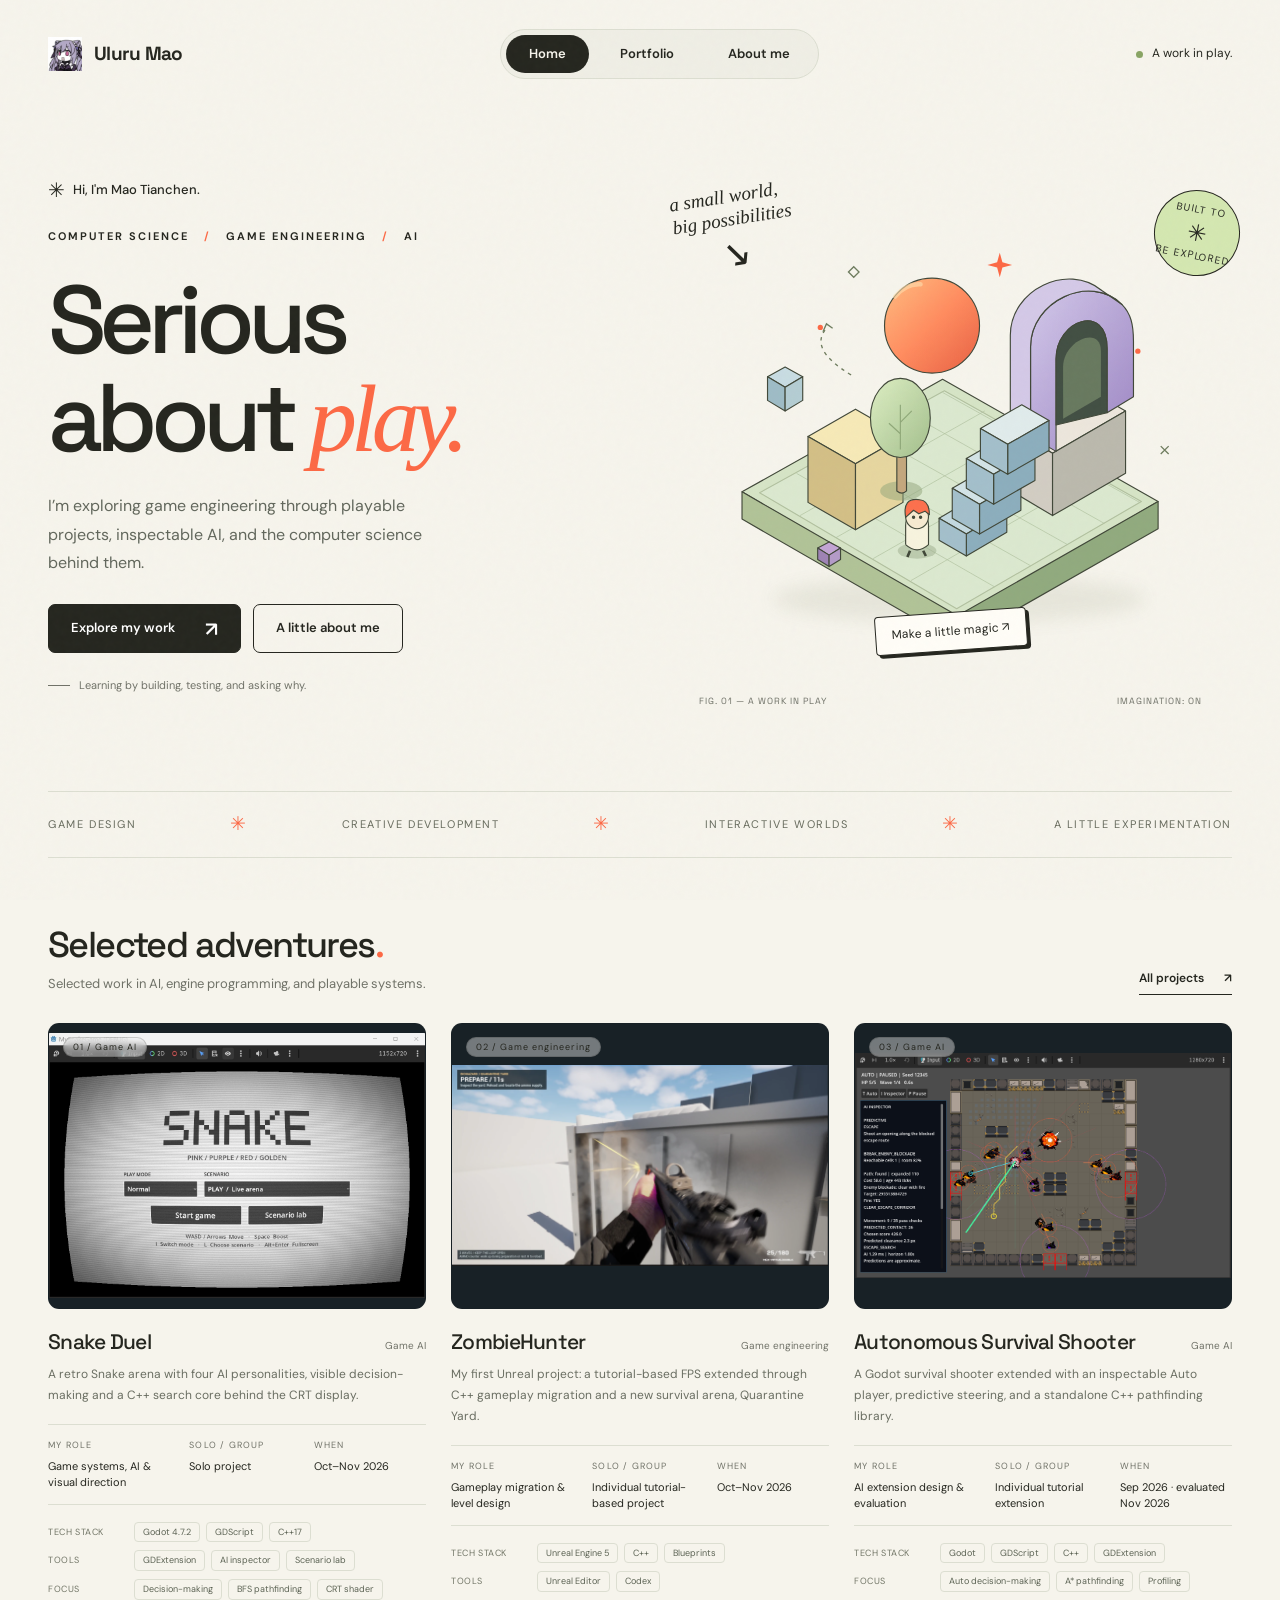
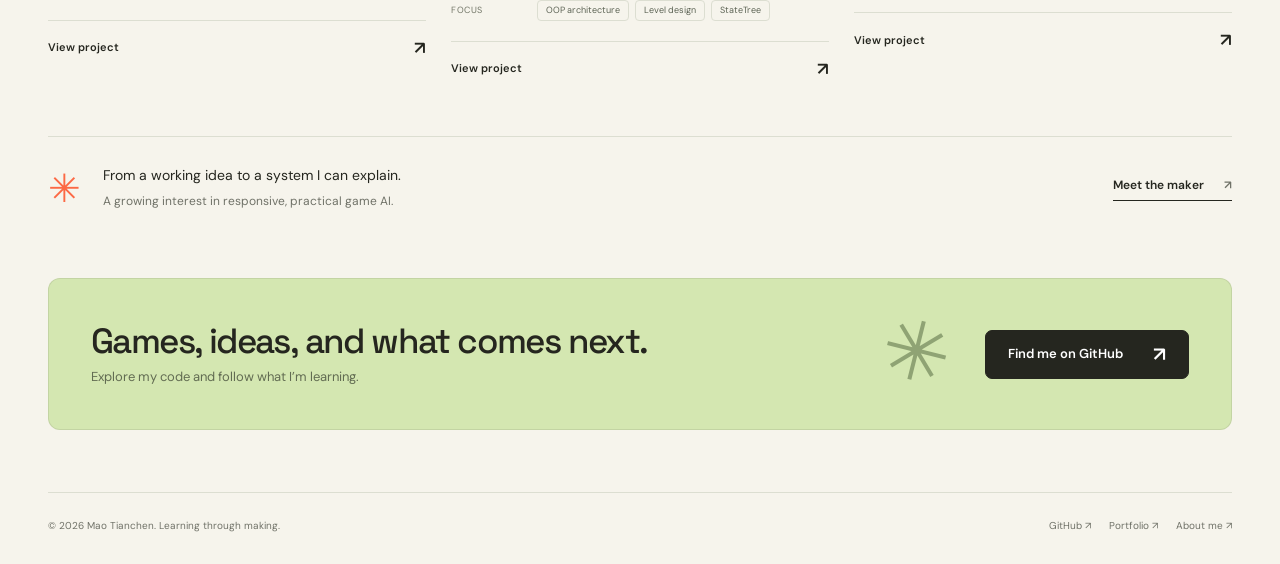
==== commit 1f288092: "Update Snake Duel case study with native AI results Explain the C++ and GDScript boundary, add nativ" ====
--- a/index.html
+++ b/index.html
@@ -1,84 +1,84 @@
-<!DOCTYPE html>
-<html lang="en">
-<head>
-  <meta charset="UTF-8">
-  <meta name="viewport" content="width=device-width, initial-scale=1">
-  <meta name="theme-color" content="#f6f4ec">
-  <meta name="description" content="Mao Tianchen’s game engineering portfolio: game AI, Unreal and Godot projects, C++ systems, and rule design.">
-  <title>Home — Mao - Portfolio</title>
-  <link rel="icon" href="assets/favicon.ico" type="image/x-icon" sizes="16x16 32x32 48x48">
-  <link rel="stylesheet" href="assets/style.css">
-  <link rel="stylesheet" href="assets/portfolio.css">
-  <script src="assets/app.js" defer></script>
-</head>
-<body data-page="home">
-<a class="skip" href="#main">Skip to content</a>
-<div class="wrap">
-  <header class="header">
-    <a class="brand" href="index.html" aria-label="Uluru Mao, home"><img class="brand-mark" src="assets/favicon.ico" alt="" width="34" height="34"><span>Uluru Mao</span></a>
-    <nav class="nav" aria-label="Main navigation"><a href="index.html" aria-current="page">Home</a><a href="portfolio.html">Portfolio</a><a href="about.html">About me</a></nav>
-    <span class="header-note"><span class="status-dot"></span> A work in play.</span>
-  </header>
-  <main id="main">
-<section class="hero" aria-labelledby="home-title">
-  <div class="hero-copy">
-    <div class="intro"><span class="wave" aria-hidden="true">✳</span> Hi, I'm Mao Tianchen.</div>
-    <span class="eyebrow">Computer science <span class="dot">/</span> Game engineering <span class="dot">/</span> AI</span>
-    <h1 id="home-title">Serious<br>about <em>play.</em></h1>
-    <p class="hero-text">I’m exploring game engineering through playable projects, inspectable AI, and the computer science behind them.</p>
-    <div class="hero-actions"><a class="button" href="portfolio.html">Explore my work <span class="arrow" aria-hidden="true">↗</span></a><a class="button secondary" href="about.html">A little about me</a></div>
-    <p class="hero-footnote">Learning by building, testing, and asking why.</p>
-  </div>
-  <div class="hero-visual">
-    <button class="world-button" data-play aria-label="Play with the illustrated world: send a burst of stars">
-      <img src="assets/world.svg" width="640" height="580" alt="A miniature pastel game world with stairs, a portal, a tree, and a little explorer">
-      <span class="world-caption" aria-hidden="true">a small world,<br>big possibilities</span>
-      <span class="orbit-label" aria-hidden="true">BUILT TO<span>✳</span>BE EXPLORED</span>
-      <span class="play-label" aria-hidden="true">Make a little magic ↗</span>
-    </button>
-    <div class="visual-caption"><span>FIG. 01 — A WORK IN PLAY</span><span>IMAGINATION: ON</span></div>
-    <span class="visually-hidden" role="status" data-scene-status></span>
-  </div>
-</section>
-<div class="ticker" aria-label="Creative interests"><span>Game design</span><b aria-hidden="true">✳</b><span>Creative development</span><b aria-hidden="true">✳</b><span>Interactive worlds</span><b aria-hidden="true">✳</b><span>A little experimentation</span></div>
-<section class="section" aria-labelledby="selected-title">
-  <div class="section-heading"><div><h2 id="selected-title">Selected adventures<span style="color:var(--orange)">.</span></h2><p>Selected work in AI, engine programming, and playable systems.</p></div><a class="text-link" href="portfolio.html">All projects <span aria-hidden="true">↗</span></a></div>
-  <!-- projects:start --><div class="project-grid" data-project-grid><article class="project-card" data-category="Game AI">
-      <div class="project-image"><img src="assets/projects/snake-cover.webp" alt="Snake Duel opening menu inside a curved CRT-style display" loading="lazy" width="720" height="540"><span class="project-index">01 / Game AI</span><span class="project-go" aria-hidden="true">↗</span></div>
-      <div class="project-meta"><h3><a class="project-open" href="snake-duel.html" aria-label="View Snake Duel">Snake Duel</a></h3><span class="project-kind">Game AI</span></div>
-      <p class="project-description">A retro Snake game with four distinct AI opponents—and a developer view that reveals how they choose, predict, and escape.</p>
-      <dl class="card-facts"><div><dt>My role</dt><dd>Game systems, AI &amp; visual direction</dd></div><div><dt>Solo / group</dt><dd>Solo project</dd></div><div><dt>When</dt><dd>Oct–Nov 2026</dd></div></dl>
-      <div class="card-tags"><div class="project-tag-group"><span class="tag-label">Tech stack</span><div class="tags"><span class="tag">Godot 4</span><span class="tag">GDScript</span></div></div><div class="project-tag-group"><span class="tag-label">Tools</span><div class="tags"><span class="tag">AI inspector</span><span class="tag">Scenario lab</span></div></div><div class="project-tag-group"><span class="tag-label">Focus</span><div class="tags"><span class="tag">Decision-making</span><span class="tag">BFS pathfinding</span><span class="tag">CRT shader</span></div></div></div>
-      <span class="project-read" aria-hidden="true">View project <span>↗</span></span>
-    </article><article class="project-card" data-category="Game engineering">
-      <div class="project-image"><img src="assets/projects/zombiehunter-cover.webp" alt="Firing a weapon in the Quarantine Yard arena in Unreal Engine" loading="lazy" width="720" height="540"><span class="project-index">02 / Game engineering</span><span class="project-go" aria-hidden="true">↗</span></div>
-      <div class="project-meta"><h3><a class="project-open" href="zombiehunter.html" aria-label="View ZombieHunter">ZombieHunter</a></h3><span class="project-kind">Game engineering</span></div>
-      <p class="project-description">My first Unreal project: a tutorial-based FPS extended through C++ gameplay migration and a new survival arena, Quarantine Yard.</p>
-      <dl class="card-facts"><div><dt>My role</dt><dd>Gameplay migration &amp; level design</dd></div><div><dt>Solo / group</dt><dd>Individual tutorial-based project</dd></div><div><dt>When</dt><dd>Oct–Nov 2026</dd></div></dl>
-      <div class="card-tags"><div class="project-tag-group"><span class="tag-label">Tech stack</span><div class="tags"><span class="tag">Unreal Engine 5</span><span class="tag">C++</span><span class="tag">Blueprints</span></div></div><div class="project-tag-group"><span class="tag-label">Tools</span><div class="tags"><span class="tag">Unreal Editor</span><span class="tag">Codex</span></div></div><div class="project-tag-group"><span class="tag-label">Focus</span><div class="tags"><span class="tag">OOP architecture</span><span class="tag">Level design</span><span class="tag">StateTree</span></div></div></div>
-      <span class="project-read" aria-hidden="true">View project <span>↗</span></span>
-    </article><article class="project-card" data-category="Game AI">
-      <div class="project-image"><img src="assets/projects/autonomous-shooter-cover.webp" alt="Godot survival arena with Auto-mode inspector, route overlays and spawn exclusion zones" loading="lazy" width="720" height="540"><span class="project-index">03 / Game AI</span><span class="project-go" aria-hidden="true">↗</span></div>
-      <div class="project-meta"><h3><a class="project-open" href="autonomous-shooter.html" aria-label="View Autonomous Survival Shooter">Autonomous Survival Shooter</a></h3><span class="project-kind">Game AI</span></div>
-      <p class="project-description">A Godot survival shooter extended with an inspectable Auto player, predictive steering, and a standalone C++ pathfinding library.</p>
-      <dl class="card-facts"><div><dt>My role</dt><dd>AI extension design &amp; evaluation</dd></div><div><dt>Solo / group</dt><dd>Individual tutorial extension</dd></div><div><dt>When</dt><dd>Sep 2026 · evaluated Nov 2026</dd></div></dl>
-      <div class="card-tags"><div class="project-tag-group"><span class="tag-label">Tech stack</span><div class="tags"><span class="tag">Godot</span><span class="tag">GDScript</span><span class="tag">C++</span><span class="tag">GDExtension</span></div></div><div class="project-tag-group"><span class="tag-label">Focus</span><div class="tags"><span class="tag">Auto decision-making</span><span class="tag">A* pathfinding</span><span class="tag">Profiling</span></div></div></div>
-      <span class="project-read" aria-hidden="true">View project <span>↗</span></span>
-    </article></div><!-- projects:end -->
-  <div class="home-note"><span class="asterisk" aria-hidden="true">✳</span><div><p>From a working idea to a system I can explain.</p><span>A growing interest in responsive, practical game AI.</span></div><a class="text-link" href="about.html">Meet the maker <span aria-hidden="true">↗</span></a></div>
-</section>
-</main>
-  <section class="contact" aria-labelledby="contact-heading">
-    <div><h2 id="contact-heading">Games, ideas, and what comes next.</h2><p>Explore my code and follow what I’m learning.</p></div>
-    <span class="contact-star" aria-hidden="true">✳</span>
-    <a class="button" href="https://github.com/UluruMao" target="_blank" rel="noopener noreferrer">Find me on GitHub <span class="arrow" aria-hidden="true">↗</span></a>
-  </section>
-  <footer class="footer">
-    <span>© <span data-current-year>2026</span> Mao Tianchen. Learning through making.</span>
-    <span><a href="https://github.com/UluruMao" target="_blank" rel="noopener noreferrer">GitHub ↗</a><a href="portfolio.html">Portfolio ↗</a><a href="about.html">About me ↗</a></span>
-  </footer>
-</div>
-<dialog id="media-dialog" class="media-dialog" aria-label="Enlarged project image"><button class="dialog-close" data-close aria-label="Close image">×</button><img src="assets/projects/snake-cover.webp" alt="" id="expanded-image"></dialog>
-<div class="toast" id="toast" role="status"></div>
-</body>
-</html>+<!DOCTYPE html>
+<html lang="en">
+<head>
+  <meta charset="UTF-8">
+  <meta name="viewport" content="width=device-width, initial-scale=1">
+  <meta name="theme-color" content="#f6f4ec">
+  <meta name="description" content="Mao Tianchen’s game engineering portfolio: game AI, Unreal and Godot projects, C++ systems, and rule design.">
+  <title>Home — Mao - Portfolio</title>
+  <link rel="icon" href="assets/favicon.ico" type="image/x-icon" sizes="16x16 32x32 48x48">
+  <link rel="stylesheet" href="assets/style.css">
+  <link rel="stylesheet" href="assets/portfolio.css">
+  <script src="assets/app.js" defer></script>
+</head>
+<body data-page="home">
+<a class="skip" href="#main">Skip to content</a>
+<div class="wrap">
+  <header class="header">
+    <a class="brand" href="index.html" aria-label="Uluru Mao, home"><img class="brand-mark" src="assets/favicon.ico" alt="" width="34" height="34"><span>Uluru Mao</span></a>
+    <nav class="nav" aria-label="Main navigation"><a href="index.html" aria-current="page">Home</a><a href="portfolio.html">Portfolio</a><a href="about.html">About me</a></nav>
+    <span class="header-note"><span class="status-dot"></span> A work in play.</span>
+  </header>
+  <main id="main">
+<section class="hero" aria-labelledby="home-title">
+  <div class="hero-copy">
+    <div class="intro"><span class="wave" aria-hidden="true">✳</span> Hi, I'm Mao Tianchen.</div>
+    <span class="eyebrow">Computer science <span class="dot">/</span> Game engineering <span class="dot">/</span> AI</span>
+    <h1 id="home-title">Serious<br>about <em>play.</em></h1>
+    <p class="hero-text">I’m exploring game engineering through playable projects, inspectable AI, and the computer science behind them.</p>
+    <div class="hero-actions"><a class="button" href="portfolio.html">Explore my work <span class="arrow" aria-hidden="true">↗</span></a><a class="button secondary" href="about.html">A little about me</a></div>
+    <p class="hero-footnote">Learning by building, testing, and asking why.</p>
+  </div>
+  <div class="hero-visual">
+    <button class="world-button" data-play aria-label="Play with the illustrated world: send a burst of stars">
+      <img src="assets/world.svg" width="640" height="580" alt="A miniature pastel game world with stairs, a portal, a tree, and a little explorer">
+      <span class="world-caption" aria-hidden="true">a small world,<br>big possibilities</span>
+      <span class="orbit-label" aria-hidden="true">BUILT TO<span>✳</span>BE EXPLORED</span>
+      <span class="play-label" aria-hidden="true">Make a little magic ↗</span>
+    </button>
+    <div class="visual-caption"><span>FIG. 01 — A WORK IN PLAY</span><span>IMAGINATION: ON</span></div>
+    <span class="visually-hidden" role="status" data-scene-status></span>
+  </div>
+</section>
+<div class="ticker" aria-label="Creative interests"><span>Game design</span><b aria-hidden="true">✳</b><span>Creative development</span><b aria-hidden="true">✳</b><span>Interactive worlds</span><b aria-hidden="true">✳</b><span>A little experimentation</span></div>
+<section class="section" aria-labelledby="selected-title">
+  <div class="section-heading"><div><h2 id="selected-title">Selected adventures<span style="color:var(--orange)">.</span></h2><p>Selected work in AI, engine programming, and playable systems.</p></div><a class="text-link" href="portfolio.html">All projects <span aria-hidden="true">↗</span></a></div>
+  <!-- projects:start --><div class="project-grid" data-project-grid><article class="project-card" data-category="Game AI">
+      <div class="project-image"><img src="assets/projects/snake-cover.webp" alt="Snake Duel opening menu inside a curved CRT-style display" loading="lazy" width="720" height="540"><span class="project-index">01 / Game AI</span><span class="project-go" aria-hidden="true">↗</span></div>
+      <div class="project-meta"><h3><a class="project-open" href="snake-duel.html" aria-label="View Snake Duel">Snake Duel</a></h3><span class="project-kind">Game AI</span></div>
+      <p class="project-description">A retro Snake arena with four AI personalities, visible decision-making and a C++ search core behind the CRT display.</p>
+      <dl class="card-facts"><div><dt>My role</dt><dd>Game systems, AI &amp; visual direction</dd></div><div><dt>Solo / group</dt><dd>Solo project</dd></div><div><dt>When</dt><dd>Oct–Nov 2026</dd></div></dl>
+      <div class="card-tags"><div class="project-tag-group"><span class="tag-label">Tech stack</span><div class="tags"><span class="tag">Godot 4.7.2</span><span class="tag">GDScript</span><span class="tag">C++17</span></div></div><div class="project-tag-group"><span class="tag-label">Tools</span><div class="tags"><span class="tag">GDExtension</span><span class="tag">AI inspector</span><span class="tag">Scenario lab</span></div></div><div class="project-tag-group"><span class="tag-label">Focus</span><div class="tags"><span class="tag">Decision-making</span><span class="tag">BFS pathfinding</span><span class="tag">CRT shader</span></div></div></div>
+      <span class="project-read" aria-hidden="true">View project <span>↗</span></span>
+    </article><article class="project-card" data-category="Game engineering">
+      <div class="project-image"><img src="assets/projects/zombiehunter-cover.webp" alt="Firing a weapon in the Quarantine Yard arena in Unreal Engine" loading="lazy" width="720" height="540"><span class="project-index">02 / Game engineering</span><span class="project-go" aria-hidden="true">↗</span></div>
+      <div class="project-meta"><h3><a class="project-open" href="zombiehunter.html" aria-label="View ZombieHunter">ZombieHunter</a></h3><span class="project-kind">Game engineering</span></div>
+      <p class="project-description">My first Unreal project: a tutorial-based FPS extended through C++ gameplay migration and a new survival arena, Quarantine Yard.</p>
+      <dl class="card-facts"><div><dt>My role</dt><dd>Gameplay migration &amp; level design</dd></div><div><dt>Solo / group</dt><dd>Individual tutorial-based project</dd></div><div><dt>When</dt><dd>Oct–Nov 2026</dd></div></dl>
+      <div class="card-tags"><div class="project-tag-group"><span class="tag-label">Tech stack</span><div class="tags"><span class="tag">Unreal Engine 5</span><span class="tag">C++</span><span class="tag">Blueprints</span></div></div><div class="project-tag-group"><span class="tag-label">Tools</span><div class="tags"><span class="tag">Unreal Editor</span><span class="tag">Codex</span></div></div><div class="project-tag-group"><span class="tag-label">Focus</span><div class="tags"><span class="tag">OOP architecture</span><span class="tag">Level design</span><span class="tag">StateTree</span></div></div></div>
+      <span class="project-read" aria-hidden="true">View project <span>↗</span></span>
+    </article><article class="project-card" data-category="Game AI">
+      <div class="project-image"><img src="assets/projects/autonomous-shooter-cover.webp" alt="Godot survival arena with Auto-mode inspector, route overlays and spawn exclusion zones" loading="lazy" width="720" height="540"><span class="project-index">03 / Game AI</span><span class="project-go" aria-hidden="true">↗</span></div>
+      <div class="project-meta"><h3><a class="project-open" href="autonomous-shooter.html" aria-label="View Autonomous Survival Shooter">Autonomous Survival Shooter</a></h3><span class="project-kind">Game AI</span></div>
+      <p class="project-description">A Godot survival shooter extended with an inspectable Auto player, predictive steering, and a standalone C++ pathfinding library.</p>
+      <dl class="card-facts"><div><dt>My role</dt><dd>AI extension design &amp; evaluation</dd></div><div><dt>Solo / group</dt><dd>Individual tutorial extension</dd></div><div><dt>When</dt><dd>Sep 2026 · evaluated Nov 2026</dd></div></dl>
+      <div class="card-tags"><div class="project-tag-group"><span class="tag-label">Tech stack</span><div class="tags"><span class="tag">Godot</span><span class="tag">GDScript</span><span class="tag">C++</span><span class="tag">GDExtension</span></div></div><div class="project-tag-group"><span class="tag-label">Focus</span><div class="tags"><span class="tag">Auto decision-making</span><span class="tag">A* pathfinding</span><span class="tag">Profiling</span></div></div></div>
+      <span class="project-read" aria-hidden="true">View project <span>↗</span></span>
+    </article></div><!-- projects:end -->
+  <div class="home-note"><span class="asterisk" aria-hidden="true">✳</span><div><p>From a working idea to a system I can explain.</p><span>A growing interest in responsive, practical game AI.</span></div><a class="text-link" href="about.html">Meet the maker <span aria-hidden="true">↗</span></a></div>
+</section>
+</main>
+  <section class="contact" aria-labelledby="contact-heading">
+    <div><h2 id="contact-heading">Games, ideas, and what comes next.</h2><p>Explore my code and follow what I’m learning.</p></div>
+    <span class="contact-star" aria-hidden="true">✳</span>
+    <a class="button" href="https://github.com/UluruMao" target="_blank" rel="noopener noreferrer">Find me on GitHub <span class="arrow" aria-hidden="true">↗</span></a>
+  </section>
+  <footer class="footer">
+    <span>© <span data-current-year>2026</span> Mao Tianchen. Learning through making.</span>
+    <span><a href="https://github.com/UluruMao" target="_blank" rel="noopener noreferrer">GitHub ↗</a><a href="portfolio.html">Portfolio ↗</a><a href="about.html">About me ↗</a></span>
+  </footer>
+</div>
+<dialog id="media-dialog" class="media-dialog" aria-label="Enlarged project image"><button class="dialog-close" data-close aria-label="Close image">×</button><img src="assets/projects/snake-cover.webp" alt="" id="expanded-image"></dialog>
+<div class="toast" id="toast" role="status"></div>
+</body>
+</html>
